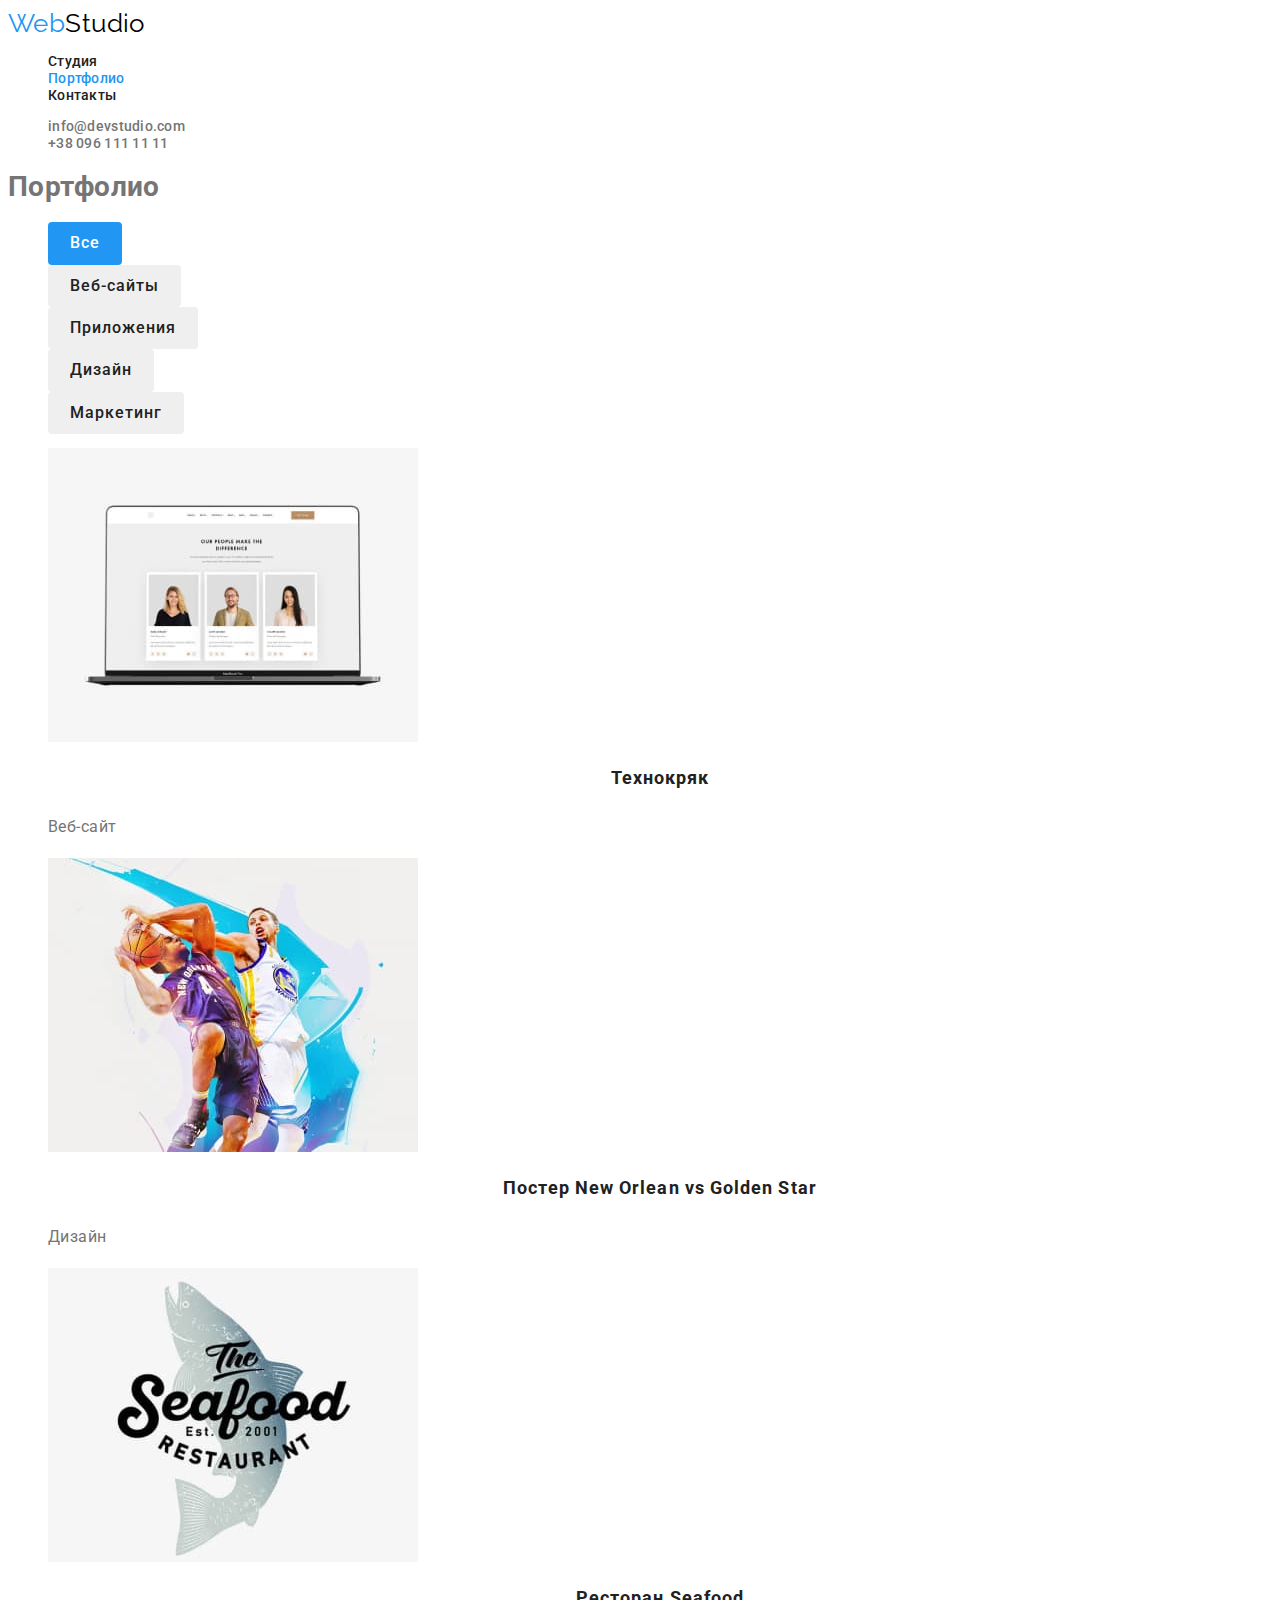
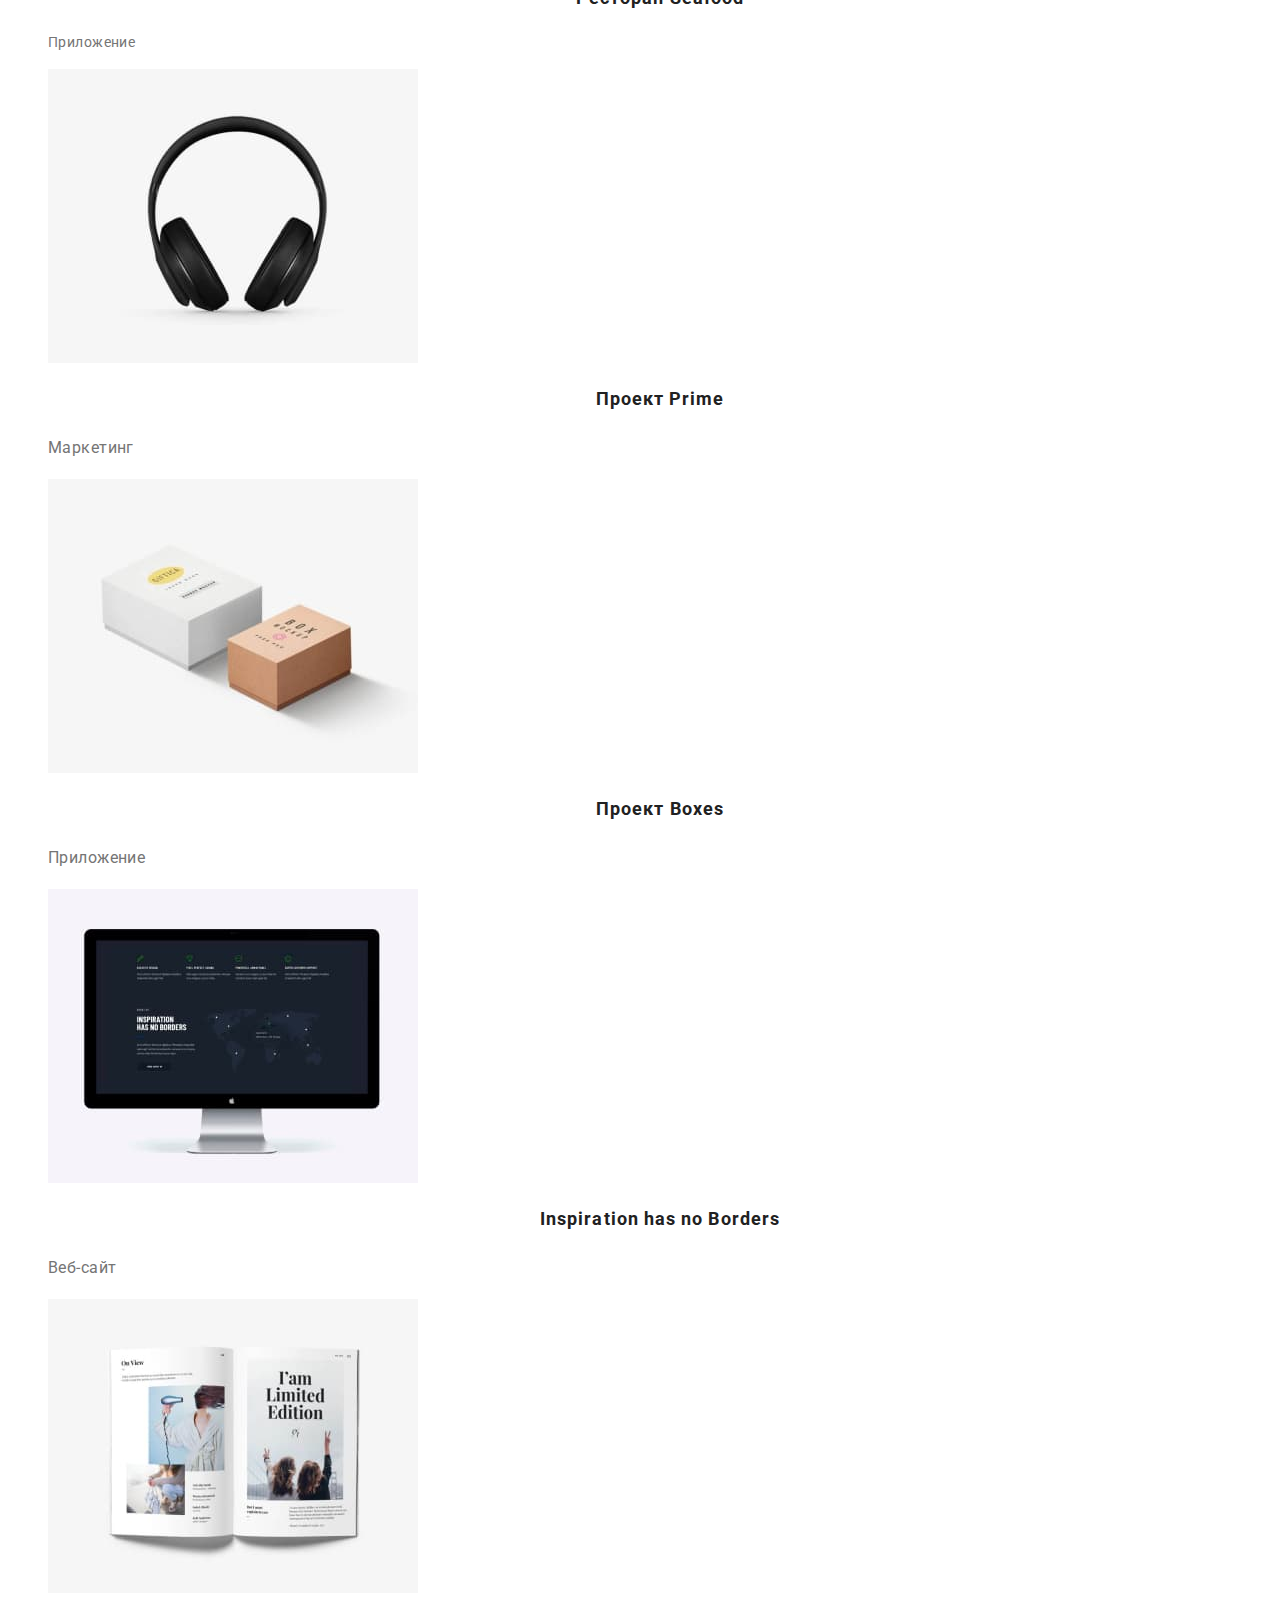
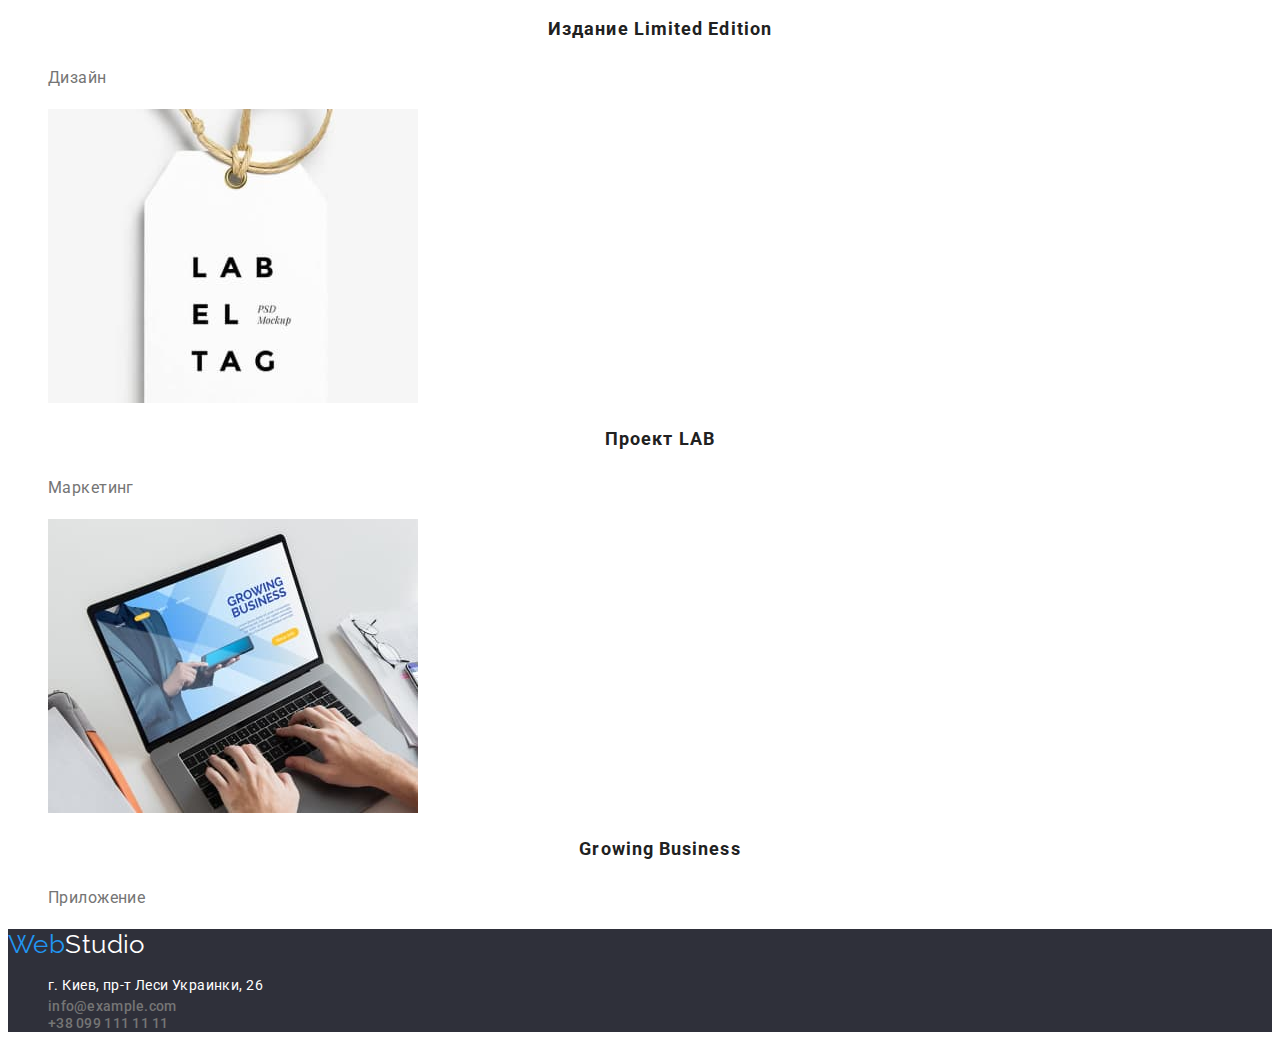
==== portfolio.html @ 9fbc05ef "Копіює файли проєкту" ====
<!DOCTYPE html>
<html lang="ru">
  <head>
    <meta charset="UTF-8" />
    <meta http-equiv="X-UA-Compatible" content="IE=edge" />
    <meta name="viewport" content="width=device-width, initial-scale=1.0" />
    <title>WebStudio</title>
    <link rel="preconnect" href="https://fonts.googleapis.com" />
    <link rel="preconnect" href="https://fonts.gstatic.com" crossorigin />
    <link
      href="https://fonts.googleapis.com/css2?family=Montserrat:wght@400;700&family=Raleway:wght@700&family=Roboto:wght@400;500;700;900&display=swap"
      rel="stylesheet"
    />
    <link rel="stylesheet" href="./css/styles.css" />
  </head>
  <body>
    <header class="top-header">
      <nav class="navigation">
        <a class="logo link" href="./index.html">Web<span class="logo logo-black">Studio</span> </a>
        <ul class="menu list">
          <li class="menu-item">
            <a class="nav-link link" href="./index.html">Студия</a>
          </li>
          <li class="menu-item">
            <a class="nav-link link current" href="./portfolio.html">Портфолио</a>
          </li>
          <li class="menu-item">
            <a class="nav-link link" href="">Контакты</a>
          </li>
        </ul>
      </nav>

      <ul class="list">
        <li>
          <a class="contact link" href="mailto:info@devstudio.com">info@devstudio.com</a>
        </li>
        <li>
          <a class="contact link" href="tel:+380961111111">+38 096 111 11 11</a>
        </li>
      </ul>
    </header>

    <main>
      <section class="work-examples">
        <h1>Портфолио</h1>

        <ul class="list">
          <li><button class="hero-btn-pf active" type="button">Все</button></li>
          <li><button class="hero-btn-pf" type="button">Веб-сайты</button></li>
          <li><button class="hero-btn-pf" type="button">Приложения</button></li>
          <li><button class="hero-btn-pf" type="button">Дизайн</button></li>
          <li><button class="hero-btn-pf" type="button">Маркетинг</button></li>
        </ul>

        <ul class="list">
          <li>
            <img
              src="./images/portfolio/web-site-1.jpg"
              alt="Пример страницы веб-сайта"
              width="370"
              height="294"
            />
            <h2 class="section-title-pf">Технокряк</h2>
            <p class="work-description">Веб-сайт</p>
          </li>

          <li>
            <img
              src="./images/portfolio/design-1.jpg"
              alt="Баскетболисты"
              width="370"
              height="294"
            />
            <h2 class="section-title-pf">
              Постер <span lang="en">New Orlean vs Golden Star</span>
            </h2>
            <p class="work-description">Дизайн</p>
          </li>

          <li>
            <img
              src="./images/portfolio/app-1.jpg"
              alt="Логотип реcторана Seafood"
              width="370"
              height="294"
            />
            <h2 class="section-title-pf">Ресторан <span lang="en">Seafood</span></h2>
            <p class="section-description">Приложение</p>
          </li>
          <li>
            <img src="./images/portfolio/marketing-1.jpg" alt="Наушники" width="370" height="294" />
            <h2 class="section-title-pf">Проект <span lang="en">Prime</span></h2>
            <p class="work-description">Маркетинг</p>
          </li>

          <li>
            <img
              src="./images/portfolio/app-2.jpg"
              alt="Декоративные боксы"
              width="370"
              height="294"
            />
            <h2 class="section-title-pf">Проект <span lang="en">Boxes</span></h2>
            <p class="work-description">Приложение</p>
          </li>

          <li>
            <img
              src="./images/portfolio/web-site-2.jpg"
              alt="Пример страницы веб-сайта №2"
              width="370"
              height="294"
            />
            <h2 class="section-title-pf"><span lang="en">Inspiration has no Borders</span></h2>
            <p class="work-description">Веб-сайт</p>
          </li>

          <li>
            <img
              src="./images/portfolio/design-2.jpg"
              alt="Журнал в развороте"
              width="370"
              height="294"
            />
            <h2 class="section-title-pf">Издание <span lang="en">Limited Edition</span></h2>
            <p class="work-description">Дизайн</p>
          </li>

          <li>
            <img
              src="./images/portfolio/marketing-2.jpg"
              alt="Декоративная бирка"
              width="370"
              height="294"
            />
            <h2 class="section-title-pf">Проект <span lang="en">LAB</span></h2>
            <p class="work-description">Маркетинг</p>
          </li>

          <li>
            <img
              src="./images/portfolio/app-3.jpg"
              alt="Открытый ноутбук с руками на клавиатуре"
              width="370"
              height="294"
            />
            <h2 class="section-title-pf"><span lang="en">Growing Business</span></h2>
            <p class="work-description">Приложение</p>
          </li>
        </ul>
      </section>
    </main>

    <footer class="footer">
      <a class="logo link" href="./index.html">Web<span class="logo logo-white">Studio</span> </a>

      <ul class="list">
        <li>
          <a
            class="address link"
            href="https://goo.gl/maps/izDDTeP29gWywZRQ9"
            target="_blank"
            rel="noopener nofollow noreferrer"
            >г. Киев, пр-т Леси Украинки, 26</a
          >
        </li>
        <li>
          <a class="contact link" href="mailto:info@example.com">info@example.com</a>
        </li>
        <li>
          <a class="contact link" href="tel:+380991111111">+38 099 111 11 11</a>
        </li>
      </ul>
    </footer>
  </body>
</html>
---- css/styles.css ----
:root {
  --background-color: #ffffff;
  --accent-color: #2196f3;
  --text-color: #212121;
  --section-text: #757575;
}

body {
  font-family: 'Roboto', sans-serif;
  color: var(--section-text);
  font-size: 14px;
  letter-spacing: 0.03em;
}

.list {
  list-style: none;
}

.link {
  text-decoration: none;
}

.logo {
  font-family: 'Raleway', sans-serif;
  font-size: 26px;
  line-height: 1.19;
  color: var(--accent-color);
}
.logo-black {
  color: #000000;
}

.nav-link {
  font-weight: 500;
  line-height: 1.14;
  letter-spacing: 0.02em;
  color: var(--text-color);
}

.nav-link:hover,
.nav-link:focus {
  color: var(--accent-color);
}

.menu .link.current {
  color: var(--accent-color);
}

.contact {
  color: var(--section-text);
  font-weight: 500;
  line-height: 1.14;
  letter-spacing: 0.02em;
}

.contact:hover,
.contact:focus {
  color: var(--accent-color);
}

.hero-title {
  font-weight: 900;
  font-size: 44px;
  line-height: 1.36;
  text-align: center;
  letter-spacing: 0.06em;
  text-transform: uppercase;
  color: var(--background-color);
}

.hero {
  background-color: #2f303a;
}

.hero-btn {
  font-weight: 500;
  font-size: 16px;
  line-height: 1.9;
  display: flex;
  align-items: center;
  text-align: center;
  letter-spacing: 0.06em;
  color: var(--background-color);
  background-color: var(--accent-color);
  cursor: pointer;
}

.hero-btn:hover,
.hero-btn:focus {
  background-color: var(--section-text);
}

.hero-btn-pf {
  font-family: inherit;
  border: none;
  border-radius: 4px;
  padding: 6px 22px;
  font-weight: 500;
  font-size: 16px;
  line-height: 1.9;
  display: flex;
  align-items: center;
  text-align: center;
  letter-spacing: 0.06em;
  color: var(--text-color);
  cursor: pointer;
}

.hero-btn-pf:hover,
.hero-btn-pf:focus {
  color: var(--background-color);
  background: var(--accent-color);
}

.benefits-title {
  font-size: 14px;
  line-height: 1.14;
  text-transform: uppercase;
  color: var(--text-color);
}

.section-description {
  line-height: 1.7;
}

.section-title {
  font-size: 36px;
  line-height: 1.16;
  text-align: center;
  color: var(--text-color);
}

.team-member {
  font-weight: 500;
  font-size: 16px;
  line-height: 1.18;
  text-align: center;
  letter-spacing: 0.03em;
  color: var(--text-color);
}

.job-title {
  font-size: 16px;
  line-height: 1.18;
  text-align: center;
}

.address {
  line-height: 1.7;
  color: var(--background-color);
}

.work-examples .title {
  font-size: 18px;
  line-height: 2;
  letter-spacing: 0.06em;
  color: var(--text-color);
}

.section-title-pf {
  font-size: 18px;
  line-height: 2;
  text-align: center;
  letter-spacing: 0.06em;
  color: var(--text-color);
}

.work-description {
  font-size: 16px;
  line-height: 1.88;
}

.footer {
  background-color: #2f303a;
}

.logo-white {
  color: var(--background-color);
}

.active {
  color: var(--background-color);
  background-color: var(--accent-color);
}
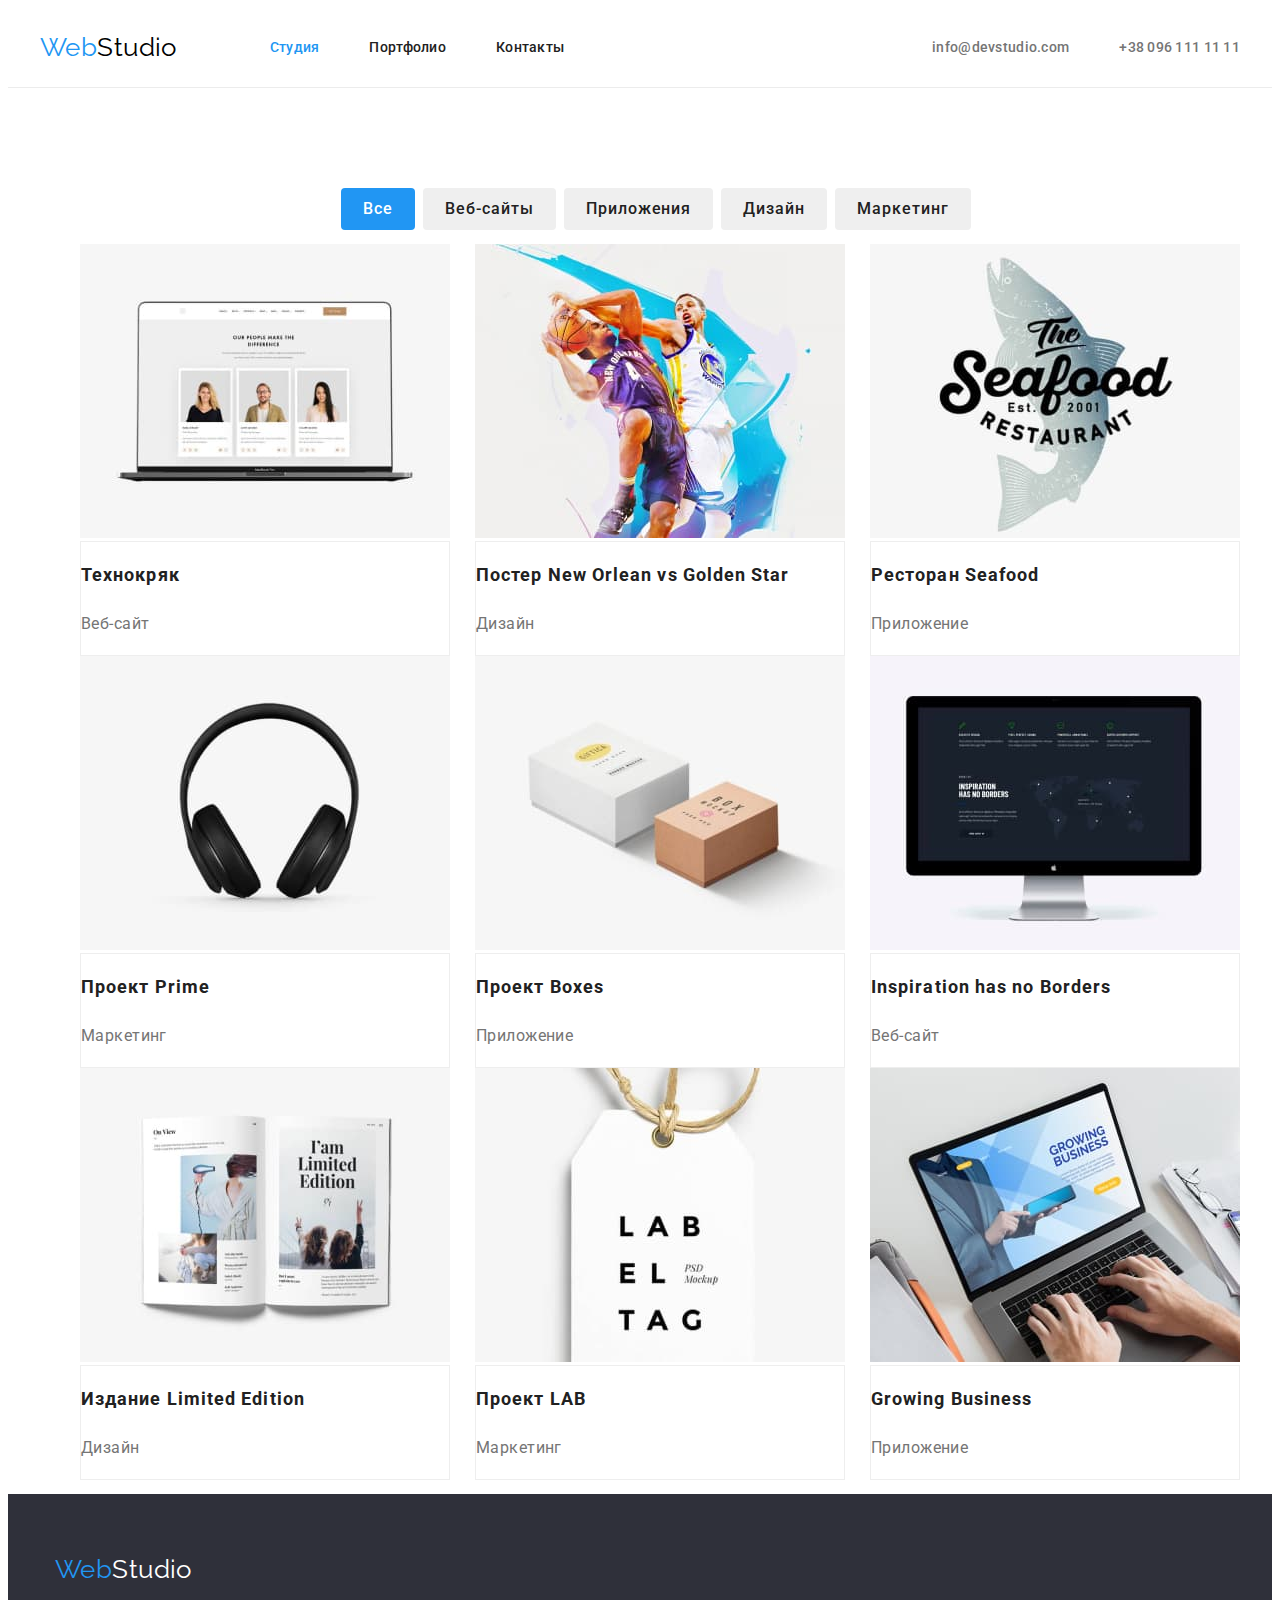
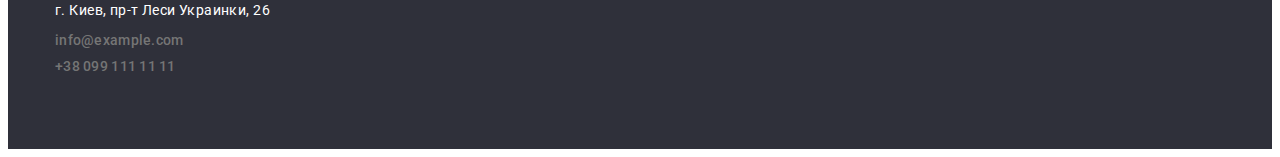
==== commit 0f899b7c: "Оформляє сторінку Портфоліо" ====
--- a/portfolio.html
+++ b/portfolio.html
@@ -11,166 +11,241 @@
       href="https://fonts.googleapis.com/css2?family=Montserrat:wght@400;700&family=Raleway:wght@700&family=Roboto:wght@400;500;700;900&display=swap"
       rel="stylesheet"
     />
+    <link
+      rel="stylesheet"
+      href="https://cdnjs.cloudflare.com/ajax/libs/modern-normalize/1.1.0/modern-normalize.min.css"
+      integrity="sha512-wpPYUAdjBVSE4KJnH1VR1HeZfpl1ub8YT/NKx4PuQ5NmX2tKuGu6U/JRp5y+Y8XG2tV+wKQpNHVUX03MfMFn9Q=="
+      crossorigin="anonymous"
+      referrerpolicy="no-referrer"
+    />
     <link rel="stylesheet" href="./css/styles.css" />
   </head>
   <body>
     <header class="top-header">
-      <nav class="navigation">
-        <a class="logo link" href="./index.html">Web<span class="logo logo-black">Studio</span> </a>
-        <ul class="menu list">
-          <li class="menu-item">
-            <a class="nav-link link" href="./index.html">Студия</a>
-          </li>
-          <li class="menu-item">
-            <a class="nav-link link current" href="./portfolio.html">Портфолио</a>
-          </li>
-          <li class="menu-item">
-            <a class="nav-link link" href="">Контакты</a>
+      <div class="container page-header-container">
+        <nav class="navigation">
+          <a class="logo link" href="./index.html"
+            >Web<span class="logo logo-black">Studio</span>
+          </a>
+          <ul class="menu list menu-list-container">
+            <li class="menu-item">
+              <a class="nav-link link current" href="./index.html">Студия</a>
+            </li>
+            <li class="menu-item">
+              <a class="nav-link link" href="./portfolio.html">Портфолио</a>
+            </li>
+            <li class="menu-item">
+              <a class="nav-link link" href="">Контакты</a>
+            </li>
+          </ul>
+        </nav>
+
+        <ul class="list container list-contact-container">
+          <li>
+            <a
+              class="contact link contact-mail"
+              href="mailto:info@devstudio.com"
+              >info@devstudio.com</a
+            >
+          </li>
+          <li>
+            <a class="contact link" href="tel:+380961111111"
+              >+38 096 111 11 11</a
+            >
           </li>
         </ul>
-      </nav>
-
-      <ul class="list">
-        <li>
-          <a class="contact link" href="mailto:info@devstudio.com">info@devstudio.com</a>
-        </li>
-        <li>
-          <a class="contact link" href="tel:+380961111111">+38 096 111 11 11</a>
-        </li>
-      </ul>
+      </div>
     </header>
 
     <main>
       <section class="work-examples">
-        <h1>Портфолио</h1>
-
-        <ul class="list">
-          <li><button class="hero-btn-pf active" type="button">Все</button></li>
-          <li><button class="hero-btn-pf" type="button">Веб-сайты</button></li>
-          <li><button class="hero-btn-pf" type="button">Приложения</button></li>
-          <li><button class="hero-btn-pf" type="button">Дизайн</button></li>
-          <li><button class="hero-btn-pf" type="button">Маркетинг</button></li>
-        </ul>
-
-        <ul class="list">
-          <li>
-            <img
-              src="./images/portfolio/web-site-1.jpg"
-              alt="Пример страницы веб-сайта"
-              width="370"
-              height="294"
-            />
-            <h2 class="section-title-pf">Технокряк</h2>
-            <p class="work-description">Веб-сайт</p>
-          </li>
-
-          <li>
-            <img
-              src="./images/portfolio/design-1.jpg"
-              alt="Баскетболисты"
-              width="370"
-              height="294"
-            />
-            <h2 class="section-title-pf">
-              Постер <span lang="en">New Orlean vs Golden Star</span>
-            </h2>
-            <p class="work-description">Дизайн</p>
-          </li>
-
-          <li>
-            <img
-              src="./images/portfolio/app-1.jpg"
-              alt="Логотип реcторана Seafood"
-              width="370"
-              height="294"
-            />
-            <h2 class="section-title-pf">Ресторан <span lang="en">Seafood</span></h2>
-            <p class="section-description">Приложение</p>
-          </li>
-          <li>
-            <img src="./images/portfolio/marketing-1.jpg" alt="Наушники" width="370" height="294" />
-            <h2 class="section-title-pf">Проект <span lang="en">Prime</span></h2>
-            <p class="work-description">Маркетинг</p>
-          </li>
-
-          <li>
-            <img
-              src="./images/portfolio/app-2.jpg"
-              alt="Декоративные боксы"
-              width="370"
-              height="294"
-            />
-            <h2 class="section-title-pf">Проект <span lang="en">Boxes</span></h2>
-            <p class="work-description">Приложение</p>
-          </li>
-
-          <li>
-            <img
-              src="./images/portfolio/web-site-2.jpg"
-              alt="Пример страницы веб-сайта №2"
-              width="370"
-              height="294"
-            />
-            <h2 class="section-title-pf"><span lang="en">Inspiration has no Borders</span></h2>
-            <p class="work-description">Веб-сайт</p>
-          </li>
-
-          <li>
-            <img
-              src="./images/portfolio/design-2.jpg"
-              alt="Журнал в развороте"
-              width="370"
-              height="294"
-            />
-            <h2 class="section-title-pf">Издание <span lang="en">Limited Edition</span></h2>
-            <p class="work-description">Дизайн</p>
-          </li>
-
-          <li>
-            <img
-              src="./images/portfolio/marketing-2.jpg"
-              alt="Декоративная бирка"
-              width="370"
-              height="294"
-            />
-            <h2 class="section-title-pf">Проект <span lang="en">LAB</span></h2>
-            <p class="work-description">Маркетинг</p>
-          </li>
-
-          <li>
-            <img
-              src="./images/portfolio/app-3.jpg"
-              alt="Открытый ноутбук с руками на клавиатуре"
-              width="370"
-              height="294"
-            />
-            <h2 class="section-title-pf"><span lang="en">Growing Business</span></h2>
-            <p class="work-description">Приложение</p>
-          </li>
-        </ul>
+        <div class="container">
+          <ul class="list hero-btn-pf-list">
+            <li>
+              <button class="hero-btn-pf active" type="button">Все</button>
+            </li>
+            <li>
+              <button class="hero-btn-pf" type="button">Веб-сайты</button>
+            </li>
+            <li>
+              <button class="hero-btn-pf" type="button">Приложения</button>
+            </li>
+            <li><button class="hero-btn-pf" type="button">Дизайн</button></li>
+            <li>
+              <button class="hero-btn-pf" type="button">Маркетинг</button>
+            </li>
+          </ul>
+        </div>
+        <h1 class="visually-hidden">Портфолио</h1>
+
+        <div class="container">
+          <ul class="list work-examplest-list">
+            <li class="work-examples-item">
+              <img
+                src="./images/portfolio/web-site-1.jpg"
+                alt="Пример страницы веб-сайта"
+                width="370"
+                height="294"
+              />
+              <div class="work-text-item">
+                <h2 class="section-title-pf">Технокряк</h2>
+                <p class="work-description">Веб-сайт</p>
+              </div>
+            </li>
+
+            <li class="work-examples-item">
+              <img
+                src="./images/portfolio/design-1.jpg"
+                alt="Баскетболисты"
+                width="370"
+                height="294"
+              />
+              <div class="work-text-item">
+                <h2 class="section-title-pf">
+                  Постер <span lang="en">New Orlean vs Golden Star</span>
+                </h2>
+                <p class="work-description">Дизайн</p>
+              </div>
+            </li>
+
+            <li class="work-examples-item">
+              <img
+                src="./images/portfolio/app-1.jpg"
+                alt="Логотип ресторана Seafood"
+                width="370"
+                height="294"
+              />
+              <div class="work-text-item">
+                <h2 class="section-title-pf">
+                  Ресторан <span lang="en">Seafood</span>
+                </h2>
+                <p class="work-description">Приложение</p>
+              </div>
+            </li>
+            <li class="work-examples-item">
+              <img
+                src="./images/portfolio/marketing-1.jpg"
+                alt="Наушники"
+                width="370"
+                height="294"
+              />
+              <div class="work-text-item">
+                <h2 class="section-title-pf">
+                  Проект <span lang="en">Prime</span>
+                </h2>
+                <p class="work-description">Маркетинг</p>
+              </div>
+            </li>
+
+            <li class="work-examples-item">
+              <img
+                src="./images/portfolio/app-2.jpg"
+                alt="Декоративные боксы"
+                width="370"
+                height="294"
+              />
+              <div class="work-text-item">
+                <h2 class="section-title-pf">
+                  Проект <span lang="en">Boxes</span>
+                </h2>
+                <p class="work-description">Приложение</p>
+              </div>
+            </li>
+
+            <li class="work-examples-item">
+              <img
+                src="./images/portfolio/web-site-2.jpg"
+                alt="Пример страницы веб-сайта №2"
+                width="370"
+                height="294"
+              />
+              <div class="work-text-item">
+                <h2 class="section-title-pf">
+                  <span lang="en">Inspiration has no Borders</span>
+                </h2>
+                <p class="work-description">Веб-сайт</p>
+              </div>
+            </li>
+
+            <li class="work-examples-item">
+              <img
+                src="./images/portfolio/design-2.jpg"
+                alt="Журнал в развороте"
+                width="370"
+                height="294"
+              />
+              <div class="work-text-item">
+                <h2 class="section-title-pf">
+                  Издание <span lang="en">Limited Edition</span>
+                </h2>
+                <p class="work-description">Дизайн</p>
+              </div>
+            </li>
+
+            <li class="work-examples-item">
+              <img
+                src="./images/portfolio/marketing-2.jpg"
+                alt="Декоративная бирка"
+                width="370"
+                height="294"
+              />
+              <div class="work-text-item">
+                <h2 class="section-title-pf">
+                  Проект <span lang="en">LAB</span>
+                </h2>
+                <p class="work-description">Маркетинг</p>
+              </div>
+            </li>
+
+            <li class="work-examples-item">
+              <img
+                src="./images/portfolio/app-3.jpg"
+                alt="Открытый ноутбук с руками на клавиатуре"
+                width="370"
+                height="294"
+              />
+              <div class="work-text-item">
+                <h2 class="section-title-pf">
+                  <span lang="en">Growing Business</span>
+                </h2>
+                <p class="work-description">Приложение</p>
+              </div>
+            </li>
+          </ul>
+        </div>
       </section>
     </main>
 
     <footer class="footer">
-      <a class="logo link" href="./index.html">Web<span class="logo logo-white">Studio</span> </a>
-
-      <ul class="list">
-        <li>
-          <a
-            class="address link"
-            href="https://goo.gl/maps/izDDTeP29gWywZRQ9"
-            target="_blank"
-            rel="noopener nofollow noreferrer"
-            >г. Киев, пр-т Леси Украинки, 26</a
-          >
-        </li>
-        <li>
-          <a class="contact link" href="mailto:info@example.com">info@example.com</a>
-        </li>
-        <li>
-          <a class="contact link" href="tel:+380991111111">+38 099 111 11 11</a>
-        </li>
-      </ul>
+      <div class="container">
+        <a class="logo link logo-footer" href="./index.html"
+          >Web<span class="logo logo-white">Studio</span>
+        </a>
+
+        <ul class="list footer-list">
+          <li class="footer-list-item">
+            <a
+              class="address link"
+              href="https://goo.gl/maps/izDDTeP29gWywZRQ9"
+              target="_blank"
+              rel="noopener nofollow noreferrer"
+              >г. Киев, пр-т Леси Украинки, 26</a
+            >
+          </li>
+          <li class="footer-list-item">
+            <a
+              class="contact link contact-footer"
+              href="mailto:info@example.com"
+              >info@example.com</a
+            >
+          </li>
+          <li class="footer-list-item">
+            <a class="contact link" href="tel:+380991111111"
+              >+38 099 111 11 11</a
+            >
+          </li>
+        </ul>
+      </div>
     </footer>
   </body>
 </html>
--- a/css/styles.css
+++ b/css/styles.css
@@ -6,12 +6,54 @@
 }
 
 body {
-  font-family: 'Roboto', sans-serif;
+  font-family: "Roboto", sans-serif;
   color: var(--section-text);
   font-size: 14px;
   letter-spacing: 0.03em;
 }
 
+.container {
+  width: 1200px;
+  margin-left: auto;
+  margin-right: auto;
+  padding-left: 15px;
+  padding-right: 15px;
+}
+
+.top-header {
+  padding-top: 24px;
+  padding-bottom: 24px;
+  border-bottom: 1px solid #ececec;
+}
+
+.page-header-container {
+  display: flex;
+}
+
+.navigation {
+  display: flex;
+  align-items: center;
+}
+
+.menu-list-container {
+  display: flex;
+  align-items: center;
+  padding: 0;
+  margin: 0;
+}
+
+.list-contact-container {
+  display: flex;
+  justify-content: flex-end;
+  align-items: center;
+  padding: 0;
+  margin: 0;
+}
+
+.contact-mail {
+  margin-right: 50px;
+}
+
 .list {
   list-style: none;
 }
@@ -21,13 +63,14 @@
 }
 
 .logo {
-  font-family: 'Raleway', sans-serif;
+  font-family: "Raleway", sans-serif;
   font-size: 26px;
   line-height: 1.19;
   color: var(--accent-color);
 }
 .logo-black {
   color: #000000;
+  margin-right: 93px;
 }
 
 .nav-link {
@@ -46,6 +89,10 @@
   color: var(--accent-color);
 }
 
+.menu-item:not(:last-child) {
+  margin-right: 50px;
+}
+
 .contact {
   color: var(--section-text);
   font-weight: 500;
@@ -59,6 +106,7 @@
 }
 
 .hero-title {
+  width: 696px;
   font-weight: 900;
   font-size: 44px;
   line-height: 1.36;
@@ -66,10 +114,20 @@
   letter-spacing: 0.06em;
   text-transform: uppercase;
   color: var(--background-color);
+  margin-top: 0;
+  margin-bottom: 0;
+  margin-left: auto;
+  margin-right: auto;
+  padding-top: 200px;
+  padding-bottom: 30px;
 }
 
 .hero {
   background-color: #2f303a;
+  width: 1600px;
+  height: 600px;
+  margin-left: auto;
+  margin-right: auto;
 }
 
 .hero-btn {
@@ -83,6 +141,8 @@
   color: var(--background-color);
   background-color: var(--accent-color);
   cursor: pointer;
+  margin-left: auto;
+  margin-right: auto;
 }
 
 .hero-btn:hover,
@@ -112,6 +172,23 @@
   background: var(--accent-color);
 }
 
+.visually-hidden {
+  position: absolute;
+  white-space: nowrap;
+  width: 1px;
+  height: 1px;
+  overflow: hidden;
+  border: 0;
+  padding: 0;
+  clip: rect(0 0 0 0);
+  clip-path: inset(50%);
+  margin: -1px;
+}
+
+.benefits {
+  padding-top: 94px;
+}
+
 .benefits-title {
   font-size: 14px;
   line-height: 1.14;
@@ -119,6 +196,18 @@
   color: var(--text-color);
 }
 
+.benefits-list {
+  display: flex;
+  justify-content: center;
+  margin-top: 0;
+  margin-bottom: 0;
+}
+
+.section-description {
+  width: 270px;
+  height: 75px;
+}
+
 .section-description {
   line-height: 1.7;
 }
@@ -128,6 +217,35 @@
   line-height: 1.16;
   text-align: center;
   color: var(--text-color);
+  margin-bottom: 50px;
+}
+
+.work-list-cards {
+  display: flex;
+  justify-content: center;
+  padding-bottom: 94px;
+}
+
+.work-list-item:not(:last-child) {
+  margin-right: 30px;
+}
+
+.team {
+  background-color: #f5f4fa;
+}
+
+.team-title {
+  padding-top: 94px;
+  margin-bottom: 50px;
+}
+
+.team-list {
+  display: flex;
+  justify-content: center;
+}
+
+.team-cards:not(:nth-child(4n)) {
+  margin-right: 30px;
 }
 
 .team-member {
@@ -137,12 +255,14 @@
   text-align: center;
   letter-spacing: 0.03em;
   color: var(--text-color);
+  margin-top: 30px;
 }
 
 .job-title {
   font-size: 16px;
   line-height: 1.18;
   text-align: center;
+  margin-top: 10px;
 }
 
 .address {
@@ -160,7 +280,7 @@
 .section-title-pf {
   font-size: 18px;
   line-height: 2;
-  text-align: center;
+
   letter-spacing: 0.06em;
   color: var(--text-color);
 }
@@ -172,13 +292,51 @@
 
 .footer {
   background-color: #2f303a;
+  padding-top: 60px;
+  padding-bottom: 60px;
+}
+
+.logo-footer {
+  padding-left: 15px;
+  margin-bottom: 20px;
 }
 
 .logo-white {
   color: var(--background-color);
 }
 
+.footer-list {
+  padding: 0 0 0 15px;
+}
+
+.footer-list-item:not(:nth-child(3n)) {
+  margin-bottom: 9px;
+}
+
 .active {
   color: var(--background-color);
   background-color: var(--accent-color);
 }
+
+.hero-btn-pf-list {
+  display: flex;
+  justify-content: center;
+  padding-top: 100px;
+  margin-top: 0;
+  margin-bottom: 0;
+}
+
+.hero-btn-pf:not(:nth-child(3n)) {
+  margin-right: 8px;
+}
+
+.work-examplest-list {
+  display: flex;
+  flex-wrap: wrap;
+  justify-content: space-between;
+}
+
+.work-text-item {
+  background: #ffffff;
+  border: 1px solid #eeeeee;
+}
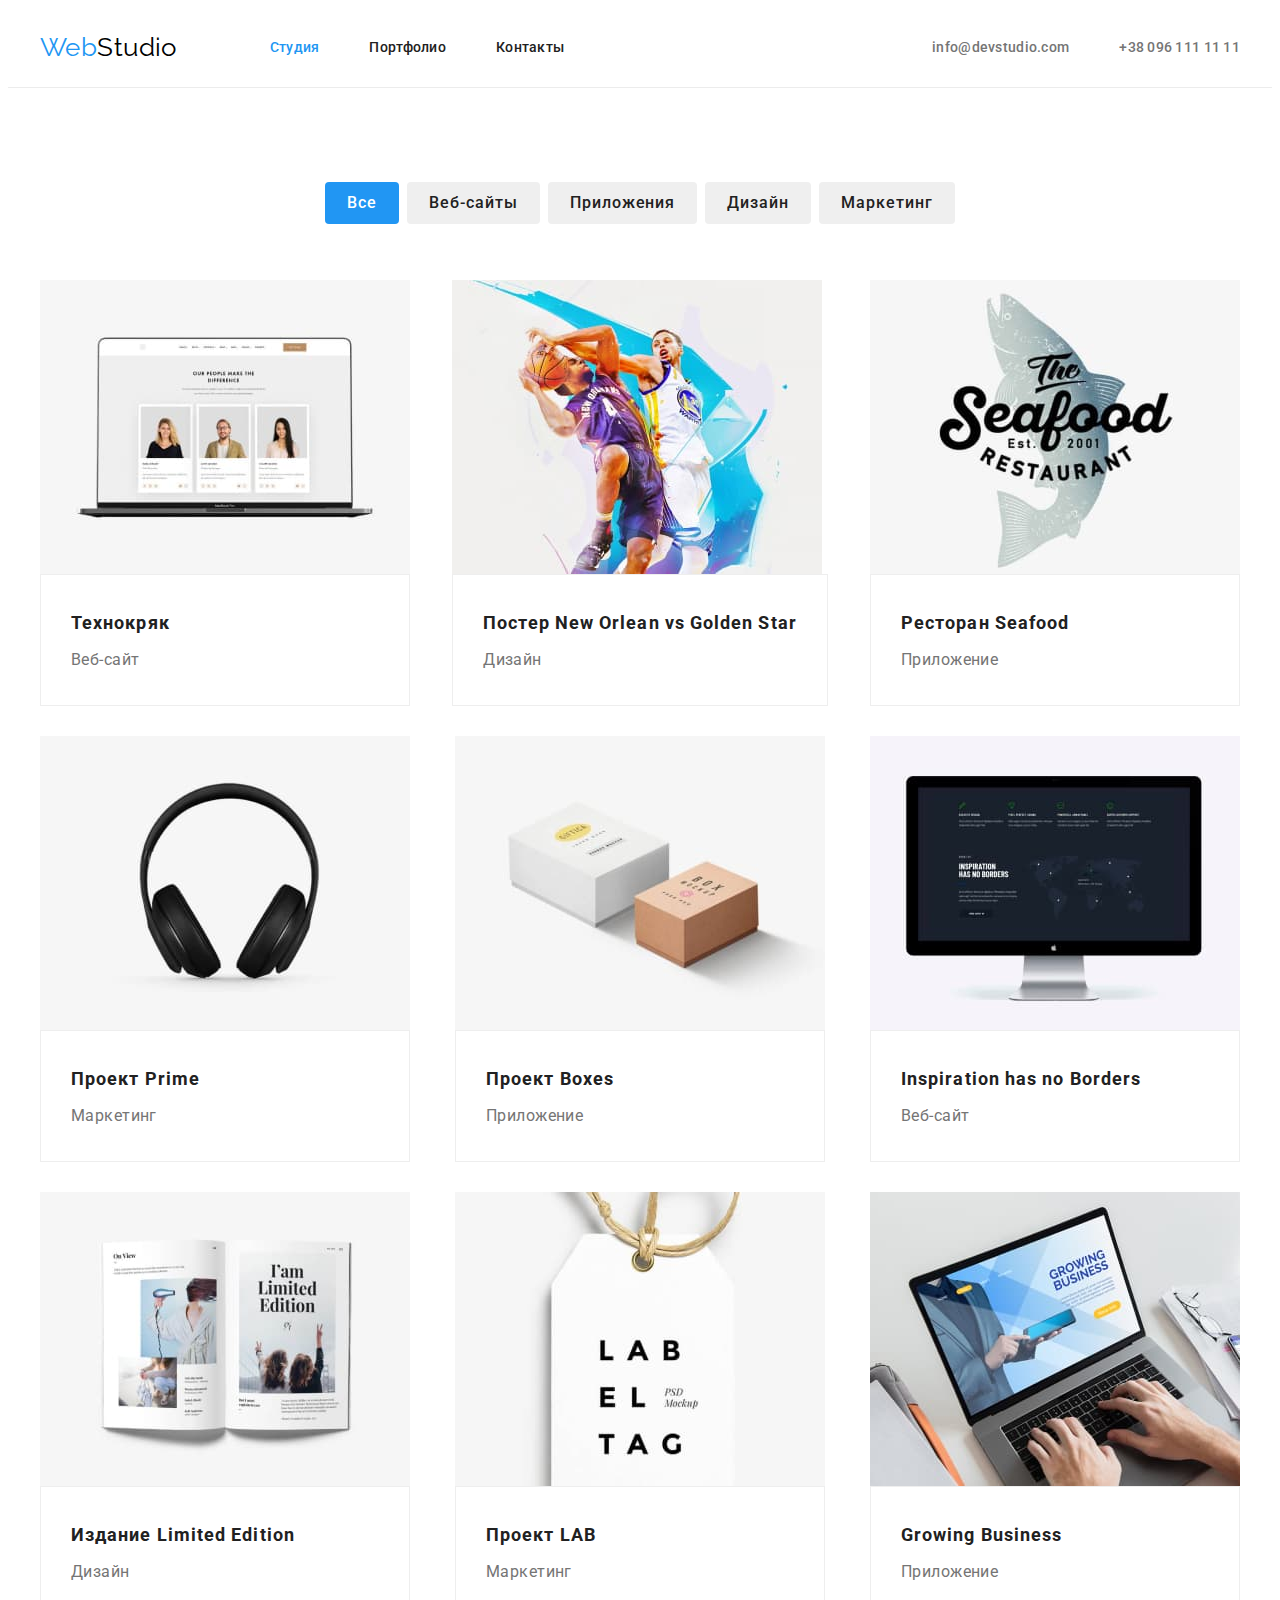
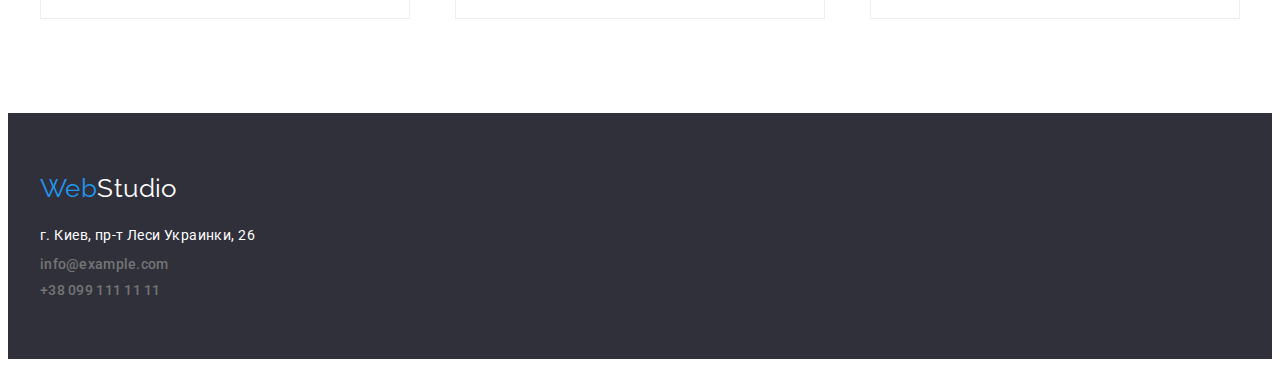
==== commit 9274284c: "Виправляє помилки з section та інше" ====
--- a/portfolio.html
+++ b/portfolio.html
@@ -21,10 +21,10 @@
     <link rel="stylesheet" href="./css/styles.css" />
   </head>
   <body>
-    <header class="top-header">
+     <header class="top-header section">
       <div class="container page-header-container">
         <nav class="navigation">
-          <a class="logo link" href="./index.html"
+          <a class="logo link logo-link" href="./index.html"
             >Web<span class="logo logo-black">Studio</span>
           </a>
           <ul class="menu list menu-list-container">
@@ -41,13 +41,13 @@
         </nav>
 
         <ul class="list container list-contact-container">
-          <li>
+          <li class="contact-item">
             <a
-              class="contact link contact-mail"
+              class="contact link"
               href="mailto:info@devstudio.com"
               >info@devstudio.com</a
             >
-          </li>
+          </li class="contact-item">
           <li>
             <a class="contact link" href="tel:+380961111111"
               >+38 096 111 11 11</a
@@ -58,27 +58,26 @@
     </header>
 
     <main>
-      <section class="work-examples">
+      <section class="work-examples section">
         <div class="container">
           <ul class="list hero-btn-pf-list">
-            <li>
+            <li class="hero-btn-list-pf">
               <button class="hero-btn-pf active" type="button">Все</button>
             </li>
-            <li>
+            <li class="hero-btn-list-pf">
               <button class="hero-btn-pf" type="button">Веб-сайты</button>
             </li>
-            <li>
+            <li class="hero-btn-list-pf">
               <button class="hero-btn-pf" type="button">Приложения</button>
             </li>
-            <li><button class="hero-btn-pf" type="button">Дизайн</button></li>
-            <li>
+            <li class="hero-btn-list-pf"><button class="hero-btn-pf" type="button">Дизайн</button></li>
+            <li class="hero-btn-list-pf">
               <button class="hero-btn-pf" type="button">Маркетинг</button>
             </li>
           </ul>
-        </div>
-        <h1 class="visually-hidden">Портфолио</h1>
-
-        <div class="container">
+
+          <h1 class="visually-hidden">Портфолио</h1>
+
           <ul class="list work-examplest-list">
             <li class="work-examples-item">
               <img
@@ -216,7 +215,7 @@
       </section>
     </main>
 
-    <footer class="footer">
+   <footer class="footer">
       <div class="container">
         <a class="logo link logo-footer" href="./index.html"
           >Web<span class="logo logo-white">Studio</span>
--- a/css/styles.css
+++ b/css/styles.css
@@ -5,11 +5,36 @@
   --section-text: #757575;
 }
 
+ul,
+ol {
+  margin-top: 0;
+  margin-bottom: 0;
+  padding-left: 0;
+}
+
+h1,
+h2,
+h3,
+h4,
+p {
+  margin-top: 0;
+  margin-bottom: 0;
+}
+
+img {
+  display: block;
+}
+
 body {
   font-family: "Roboto", sans-serif;
   color: var(--section-text);
   font-size: 14px;
   letter-spacing: 0.03em;
+}
+
+.section {
+  padding-top: 94px;
+  padding-bottom: 94px;
 }
 
 .container {
@@ -50,10 +75,6 @@
   margin: 0;
 }
 
-.contact-mail {
-  margin-right: 50px;
-}
-
 .list {
   list-style: none;
 }
@@ -68,9 +89,13 @@
   line-height: 1.19;
   color: var(--accent-color);
 }
+
+.logo-link {
+  margin-right: 93px;
+}
+
 .logo-black {
   color: #000000;
-  margin-right: 93px;
 }
 
 .nav-link {
@@ -103,6 +128,10 @@
 .contact:hover,
 .contact:focus {
   color: var(--accent-color);
+}
+
+.contact-item:not(:last-child) {
+  margin-right: 50px;
 }
 
 .hero-title {
@@ -114,24 +143,22 @@
   letter-spacing: 0.06em;
   text-transform: uppercase;
   color: var(--background-color);
-  margin-top: 0;
-  margin-bottom: 0;
+  margin-bottom: 30px;
   margin-left: auto;
   margin-right: auto;
-  padding-top: 200px;
-  padding-bottom: 30px;
 }
 
 .hero {
   background-color: #2f303a;
-  width: 1600px;
-  height: 600px;
-  margin-left: auto;
-  margin-right: auto;
+  padding-top: 200px;
+  padding-bottom: 200px;
 }
 
 .hero-btn {
   font-weight: 500;
+  border: none;
+  border-radius: 4px;
+  padding: 6px 22px;
   font-size: 16px;
   line-height: 1.9;
   display: flex;
@@ -199,8 +226,10 @@
 .benefits-list {
   display: flex;
   justify-content: center;
-  margin-top: 0;
-  margin-bottom: 0;
+}
+
+.benefits-item:not(:nth-child(4n)) {
+  margin-right: 30px;
 }
 
 .section-description {
@@ -220,10 +249,13 @@
   margin-bottom: 50px;
 }
 
+.work-list {
+  padding-top: 0;
+}
+
 .work-list-cards {
   display: flex;
   justify-content: center;
-  padding-bottom: 94px;
 }
 
 .work-list-item:not(:last-child) {
@@ -235,7 +267,6 @@
 }
 
 .team-title {
-  padding-top: 94px;
   margin-bottom: 50px;
 }
 
@@ -255,7 +286,6 @@
   text-align: center;
   letter-spacing: 0.03em;
   color: var(--text-color);
-  margin-top: 30px;
 }
 
 .job-title {
@@ -283,6 +313,8 @@
 
   letter-spacing: 0.06em;
   color: var(--text-color);
+
+  margin-bottom: 4px;
 }
 
 .work-description {
@@ -297,16 +329,12 @@
 }
 
 .logo-footer {
-  padding-left: 15px;
+  display: block;
   margin-bottom: 20px;
 }
 
 .logo-white {
   color: var(--background-color);
-}
-
-.footer-list {
-  padding: 0 0 0 15px;
 }
 
 .footer-list-item:not(:nth-child(3n)) {
@@ -321,12 +349,10 @@
 .hero-btn-pf-list {
   display: flex;
   justify-content: center;
-  padding-top: 100px;
-  margin-top: 0;
-  margin-bottom: 0;
-}
-
-.hero-btn-pf:not(:nth-child(3n)) {
+  margin-bottom: 56px;
+}
+
+.hero-btn-list-pf:not(:nth-child(5n)) {
   margin-right: 8px;
 }
 
@@ -339,4 +365,9 @@
 .work-text-item {
   background: #ffffff;
   border: 1px solid #eeeeee;
-}
+  padding: 30px;
+}
+
+.work-examples-item:not(:nth-last-child(-n + 3)) {
+  margin-bottom: 30px;
+}
